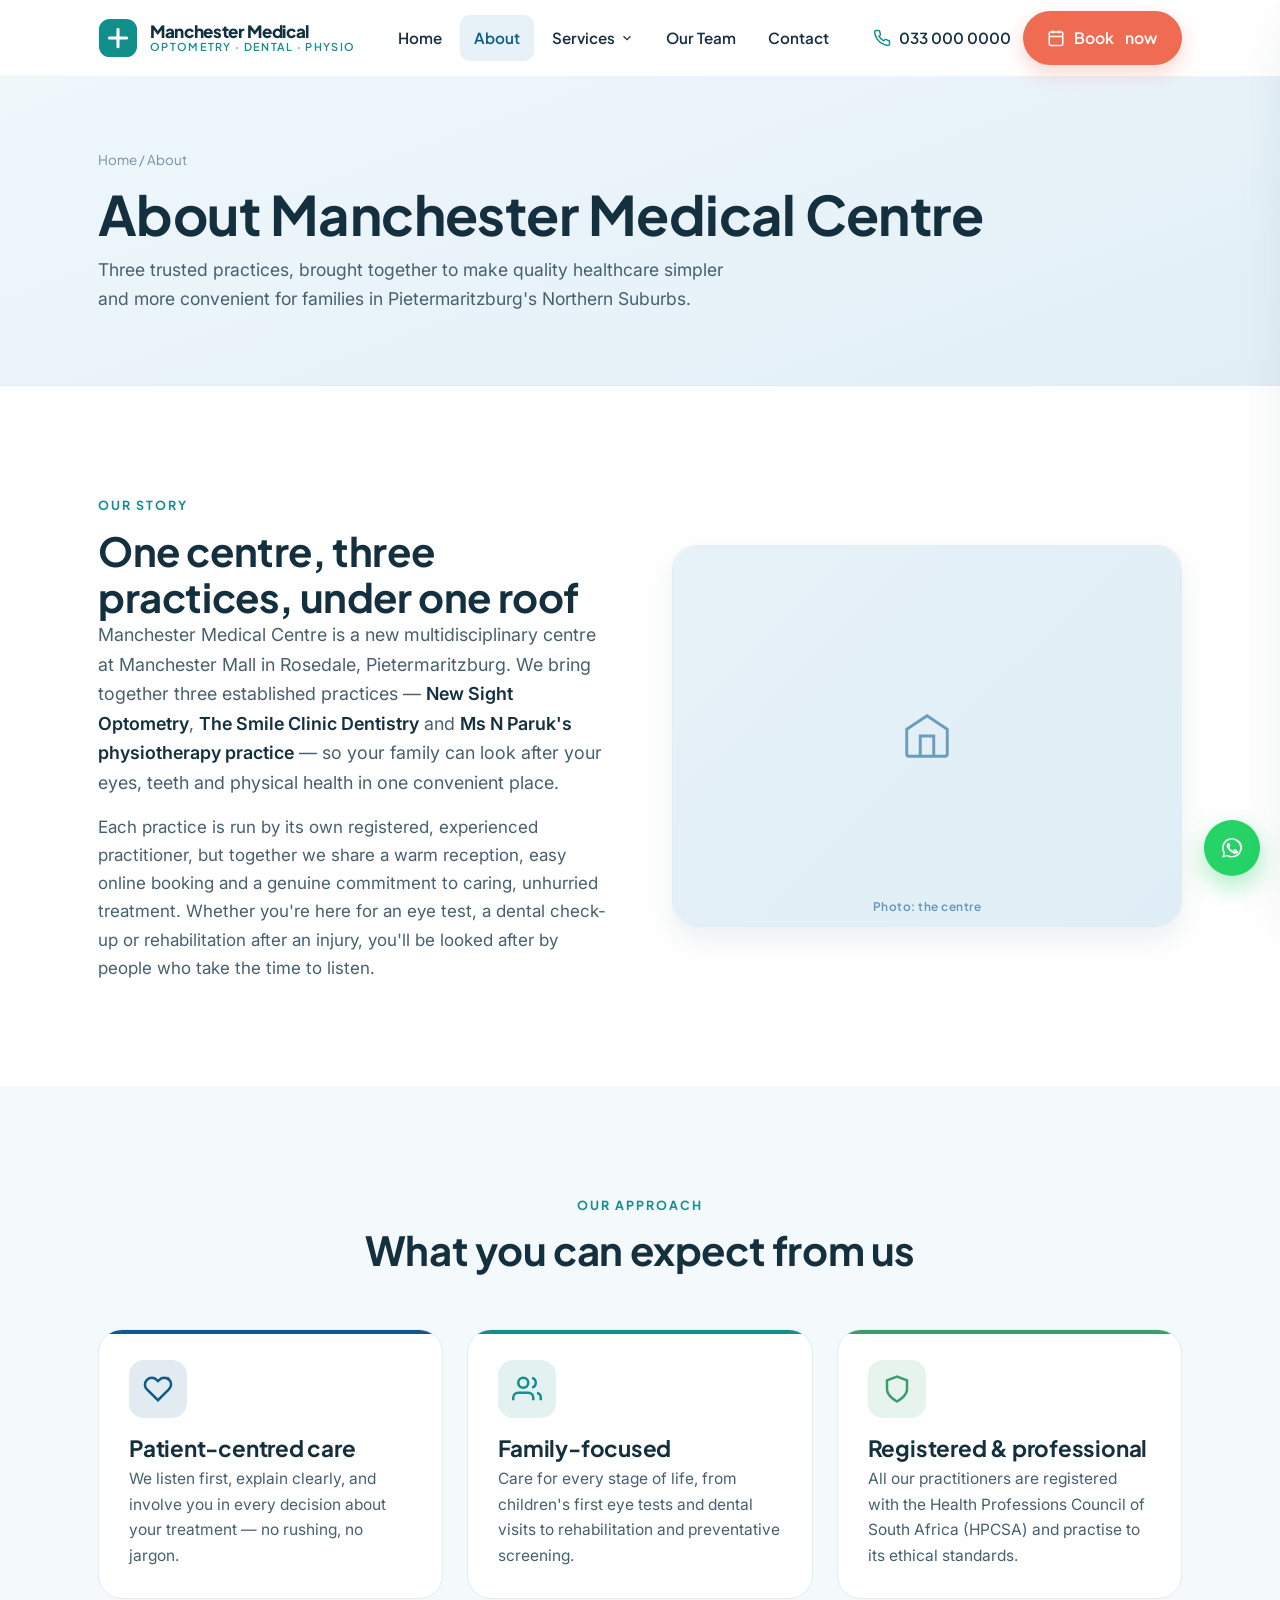
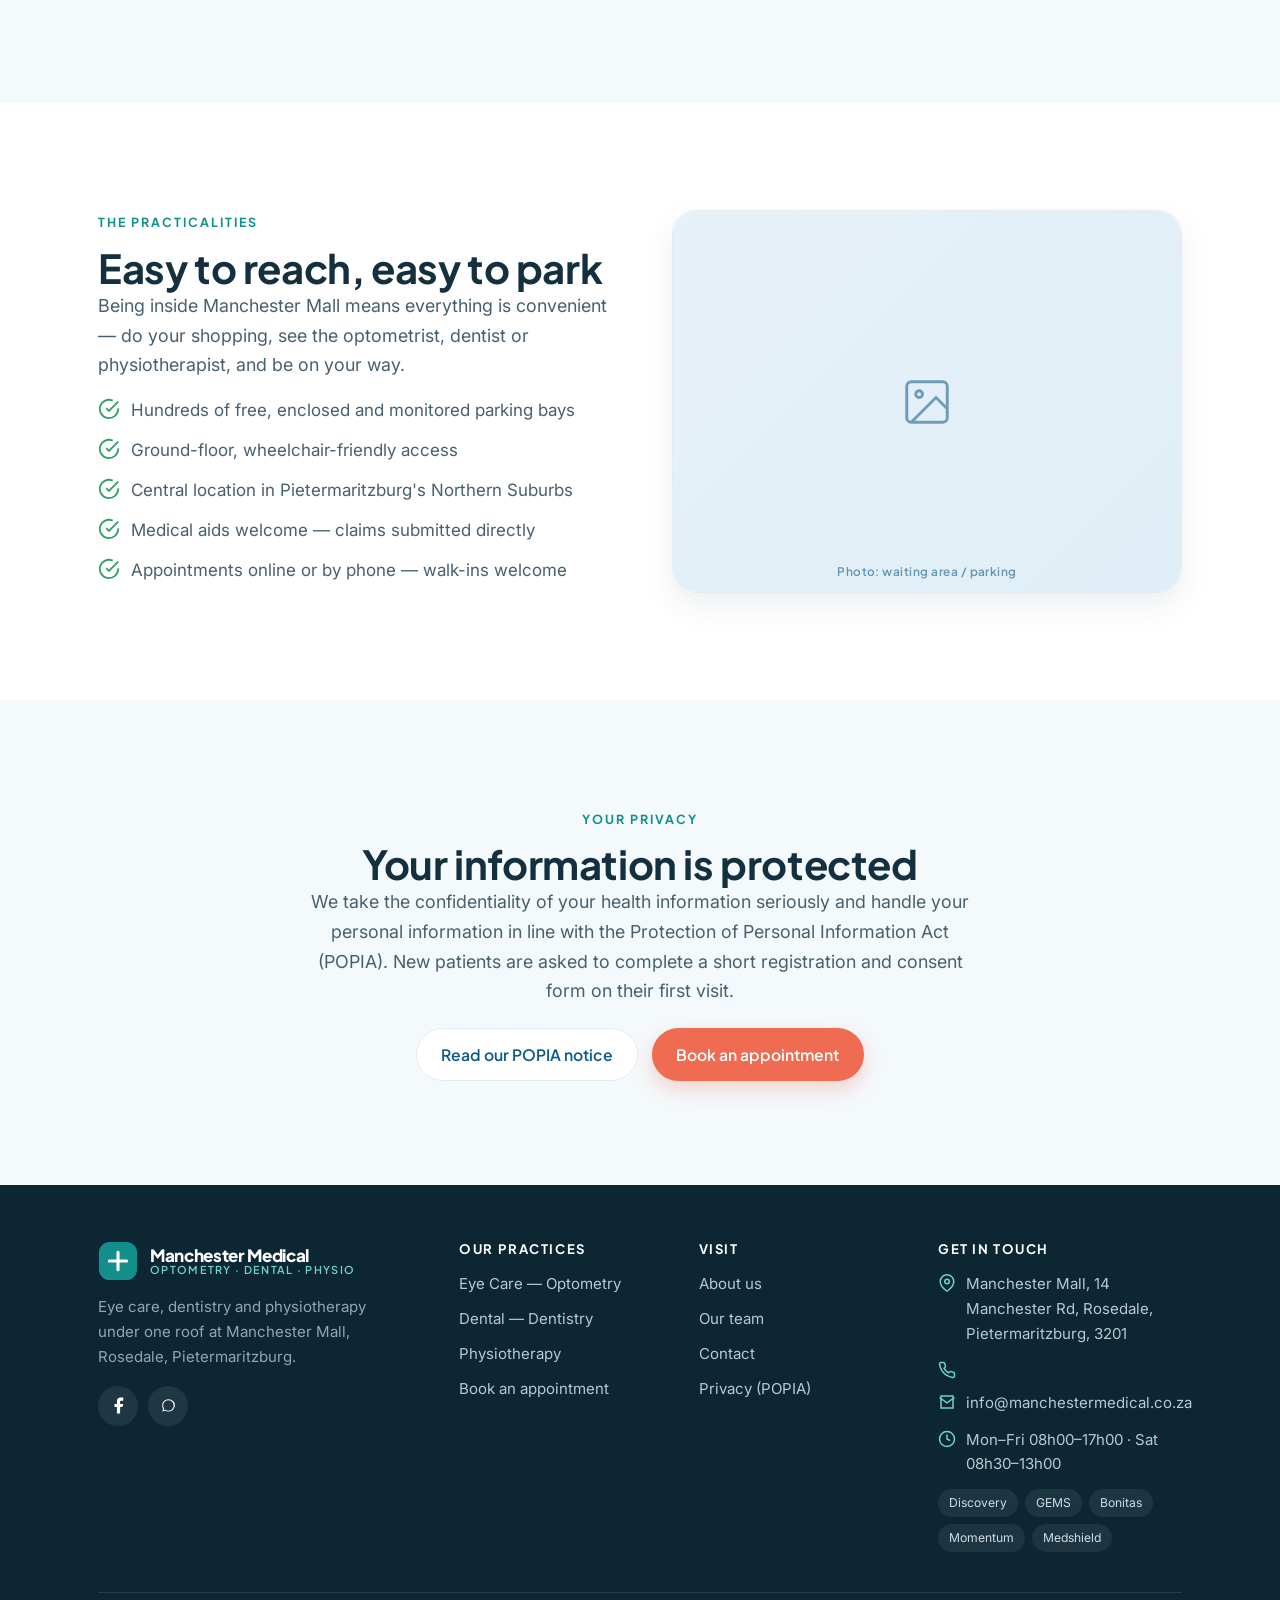
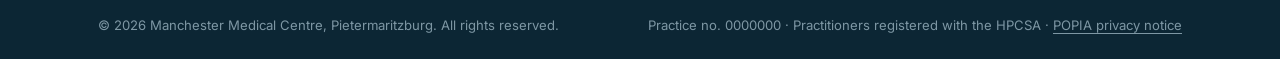
==== about.html @ feb322b6 "Build Manchester Medical Centre multi-page website Replace the placeholder page with a complete, sta" ====
<!DOCTYPE html>
<html lang="en">
<head>
  <meta charset="UTF-8" />
  <meta name="viewport" content="width=device-width, initial-scale=1.0" />
  <title>About Us | Manchester Medical Centre, Pietermaritzburg</title>
  <meta name="description" content="Manchester Medical Centre unites three trusted practices — New Sight Optometry, The Smile Clinic Dentistry and Ms N Paruk Physiotherapy — under one roof at Manchester Mall, Rosedale, Pietermaritzburg." />
  <link rel="preconnect" href="https://fonts.googleapis.com" />
  <link rel="preconnect" href="https://fonts.gstatic.com" crossorigin />
  <link href="https://fonts.googleapis.com/css2?family=Plus+Jakarta+Sans:wght@500;600;700;800&family=Inter:wght@400;500;600&display=swap" rel="stylesheet" />
  <link rel="icon" type="image/svg+xml" href="assets/favicon.svg" />
  <link rel="stylesheet" href="assets/css/styles.css" />
</head>
<body>

  <!-- ============ HEADER ============ -->
  <header class="site-header">
    <div class="container nav">
      <a href="index.html" class="brand" aria-label="Manchester Medical Centre — home">
        <svg class="logo-mark" viewBox="0 0 44 44" fill="none" aria-hidden="true"><rect x="1" y="1" width="42" height="42" rx="12" fill="url(#grad-hdr)"/><path d="M22 12.5v19M12.5 22h19" stroke="#fff" stroke-width="3.4" stroke-linecap="round"/><defs><linearGradient id="grad-hdr" x1="2" y1="2" x2="42" y2="42"><stop stop-color="#128f8b"/><stop offset="1" stop-color="#0e5a8a"/></linearGradient></defs></svg>
        <span class="brand-name">Manchester Medical<span>Optometry · Dental · Physio</span></span>
      </a>
      <nav aria-label="Primary">
        <ul class="nav-menu">
          <li><a class="nav-link" href="index.html">Home</a></li>
          <li><a class="nav-link" href="about.html" aria-current="page">About</a></li>
          <li class="has-dropdown">
            <a class="nav-link" href="#" aria-haspopup="true" aria-expanded="false">Services <svg class="caret" viewBox="0 0 24 24" fill="none" stroke="currentColor" stroke-width="2" aria-hidden="true"><polyline points="6 9 12 15 18 9"/></svg></a>
            <div class="dropdown">
              <a href="optometry.html"><span class="d-ico" style="background:#e6f1f9"><svg viewBox="0 0 24 24" fill="none" stroke="#1f7fb8" stroke-width="2"><circle cx="12" cy="12" r="3"/><path d="M2 12s3.5-7 10-7 10 7 10 7-3.5 7-10 7-10-7-10-7z"/></svg></span><span><b>Eye Care</b><small>New Sight Optometry</small></span></a>
              <a href="dentistry.html"><span class="d-ico" style="background:#e2f5f4"><svg viewBox="0 0 24 24" fill="none" stroke="#10a29c" stroke-width="1.7"><path d="M12 5.5C10.8 4.3 9.4 3.5 7.8 3.5 5.4 3.5 4 5.3 4 7.6c0 1.5.4 2.7.8 4.4.3 1.4.5 3.6 1.1 5.4.4 1.3.9 2.4 1.6 2.4.8 0 1-1.1 1.3-2.6.3-1.6.5-3.1 1.2-3.1s.9 1.5 1.2 3.1c.3 1.5.5 2.6 1.3 2.6.7 0 1.2-1.1 1.6-2.4.6-1.8.8-4 1.1-5.4.4-1.7.8-2.9.8-4.4 0-2.3-1.4-4.1-3.8-4.1-1.6 0-3 .8-4.2 2z"/></svg></span><span><b>Dental</b><small>The Smile Clinic Dentistry</small></span></a>
              <a href="physiotherapy.html"><span class="d-ico" style="background:#e6f4ec"><svg viewBox="0 0 24 24" fill="none" stroke="#3a9d6a" stroke-width="2"><polyline points="22 12 18 12 15 21 9 3 6 12 2 12"/></svg></span><span><b>Physiotherapy</b><small>Ms N Paruk</small></span></a>
            </div>
          </li>
          <li><a class="nav-link" href="team.html">Our Team</a></li>
          <li><a class="nav-link" href="contact.html">Contact</a></li>
        </ul>
      </nav>
      <div class="nav-actions">
        <a class="nav-phone" data-site="phone" data-fill="no" href="#"><svg viewBox="0 0 24 24" fill="none" stroke="currentColor" stroke-width="2" aria-hidden="true"><path d="M22 16.92v3a2 2 0 0 1-2.18 2 19.79 19.79 0 0 1-8.63-3.07 19.5 19.5 0 0 1-6-6 19.79 19.79 0 0 1-3.07-8.67A2 2 0 0 1 4.11 2h3a2 2 0 0 1 2 1.72c.13.9.36 1.78.7 2.6a2 2 0 0 1-.45 2.11L8.09 9.91a16 16 0 0 0 6 6l1.27-1.27a2 2 0 0 1 2.11-.45c.82.34 1.7.57 2.6.7A2 2 0 0 1 22 16.92z"/></svg><span data-site="phone-text"></span></a>
        <a class="btn btn-book" href="book.html"><svg viewBox="0 0 24 24" fill="none" stroke="currentColor" stroke-width="2" aria-hidden="true"><rect x="3" y="4" width="18" height="18" rx="2"/><line x1="16" y1="2" x2="16" y2="6"/><line x1="8" y1="2" x2="8" y2="6"/><line x1="3" y1="10" x2="21" y2="10"/></svg>Book<span class="hide-sm">&nbsp;now</span></a>
        <button class="nav-toggle" id="navToggle" aria-label="Open menu"><svg viewBox="0 0 24 24" fill="none" stroke="currentColor" stroke-width="2"><line x1="3" y1="6" x2="21" y2="6"/><line x1="3" y1="12" x2="21" y2="12"/><line x1="3" y1="18" x2="21" y2="18"/></svg></button>
      </div>
    </div>
  </header>

  <div class="mobile-menu" id="mobileMenu" aria-label="Mobile navigation">
    <div class="mm-top"><span class="brand-name">Manchester Medical<span>Pietermaritzburg</span></span><button class="menu-close" id="menuClose" aria-label="Close menu"><svg viewBox="0 0 24 24" fill="none" stroke="currentColor" stroke-width="2"><line x1="18" y1="6" x2="6" y2="18"/><line x1="6" y1="6" x2="18" y2="18"/></svg></button></div>
    <a href="index.html">Home</a>
    <a href="about.html">About</a>
    <div class="mm-label">Our Practices</div>
    <div class="mm-sub"><a href="optometry.html">Eye Care — New Sight Optometry</a><a href="dentistry.html">Dental — The Smile Clinic</a><a href="physiotherapy.html">Physiotherapy — Ms N Paruk</a></div>
    <a href="team.html">Our Team</a>
    <a href="contact.html">Contact</a>
    <a class="btn btn-book btn-block" href="book.html">Book an appointment</a>
    <a class="btn btn-ghost btn-block" data-site="phone" data-fill="no" href="#">Call us</a>
  </div>
  <div class="backdrop" id="backdrop"></div>

  <!-- ============ PAGE HERO ============ -->
  <section class="page-hero">
    <div class="container">
      <div class="breadcrumb"><a href="index.html">Home</a> / About</div>
      <h1>About Manchester Medical Centre</h1>
      <p>Three trusted practices, brought together to make quality healthcare simpler and more convenient for families in Pietermaritzburg's Northern Suburbs.</p>
    </div>
  </section>

  <!-- ============ STORY ============ -->
  <section class="section">
    <div class="container">
      <div class="split">
        <div class="reveal">
          <span class="eyebrow">Our story</span>
          <h2>One centre, three practices, under one roof</h2>
          <p class="lead">Manchester Medical Centre is a new multidisciplinary centre at Manchester Mall in Rosedale, Pietermaritzburg. We bring together three established practices — <strong>New Sight Optometry</strong>, <strong>The Smile Clinic Dentistry</strong> and <strong>Ms N Paruk's physiotherapy practice</strong> — so your family can look after your eyes, teeth and physical health in one convenient place.</p>
          <p>Each practice is run by its own registered, experienced practitioner, but together we share a warm reception, easy online booking and a genuine commitment to caring, unhurried treatment. Whether you're here for an eye test, a dental check-up or rehabilitation after an injury, you'll be looked after by people who take the time to listen.</p>
        </div>
        <div class="reveal d1">
          <div class="media-frame ratio-43">
            <!-- REPLACE PHOTO: the centre entrance, signage or reception -->
            <div class="photo-slot" data-label="Photo: the centre">
              <svg viewBox="0 0 24 24" fill="none" stroke="currentColor" stroke-width="1.3"><path d="M3 9l9-6 9 6v11a1 1 0 0 1-1 1H4a1 1 0 0 1-1-1z"/><path d="M9 21V12h6v9"/></svg>
            </div>
          </div>
        </div>
      </div>
    </div>
  </section>

  <!-- ============ VALUES ============ -->
  <section class="section section--soft">
    <div class="container">
      <div class="section-head center reveal">
        <span class="eyebrow">Our approach</span>
        <h2>What you can expect from us</h2>
      </div>
      <div class="grid-3">
        <article class="disc-card reveal" style="--dc:var(--brand)">
          <div class="disc-ico"><svg viewBox="0 0 24 24" fill="none" stroke="currentColor" stroke-width="2"><path d="M20.84 4.61a5.5 5.5 0 0 0-7.78 0L12 5.67l-1.06-1.06a5.5 5.5 0 1 0-7.78 7.78L12 21l8.84-8.84a5.5 5.5 0 0 0 0-7.78z"/></svg></div>
          <h3>Patient-centred care</h3>
          <p>We listen first, explain clearly, and involve you in every decision about your treatment — no rushing, no jargon.</p>
        </article>
        <article class="disc-card reveal d1" style="--dc:var(--teal)">
          <div class="disc-ico"><svg viewBox="0 0 24 24" fill="none" stroke="currentColor" stroke-width="2"><path d="M17 21v-2a4 4 0 0 0-4-4H5a4 4 0 0 0-4 4v2"/><circle cx="9" cy="7" r="4"/><path d="M23 21v-2a4 4 0 0 0-3-3.87"/><path d="M16 3.13a4 4 0 0 1 0 7.75"/></svg></div>
          <h3>Family-focused</h3>
          <p>Care for every stage of life, from children's first eye tests and dental visits to rehabilitation and preventative screening.</p>
        </article>
        <article class="disc-card reveal d2" style="--dc:var(--green)">
          <div class="disc-ico"><svg viewBox="0 0 24 24" fill="none" stroke="currentColor" stroke-width="2"><path d="M12 22s8-4 8-10V5l-8-3-8 3v7c0 6 8 10 8 10z"/></svg></div>
          <h3>Registered &amp; professional</h3>
          <p>All our practitioners are registered with the Health Professions Council of South Africa (HPCSA) and practise to its ethical standards.</p>
        </article>
      </div>
    </div>
  </section>

  <!-- ============ FACILITIES ============ -->
  <section class="section">
    <div class="container">
      <div class="split reverse">
        <div class="split-media reveal">
          <div class="media-frame ratio-43">
            <!-- REPLACE PHOTO: waiting area, parking or mall entrance -->
            <div class="photo-slot" data-label="Photo: waiting area / parking">
              <svg viewBox="0 0 24 24" fill="none" stroke="currentColor" stroke-width="1.3"><rect x="3" y="3" width="18" height="18" rx="2"/><circle cx="8.5" cy="8.5" r="1.5"/><polyline points="21 15 16 10 5 21"/></svg>
            </div>
          </div>
        </div>
        <div class="reveal d1">
          <span class="eyebrow">The practicalities</span>
          <h2>Easy to reach, easy to park</h2>
          <p class="lead">Being inside Manchester Mall means everything is convenient — do your shopping, see the optometrist, dentist or physiotherapist, and be on your way.</p>
          <ul class="tick-list">
            <li><svg viewBox="0 0 24 24" fill="none" stroke="currentColor" stroke-width="2"><path d="M22 11.08V12a10 10 0 1 1-5.93-9.14"/><polyline points="22 4 12 14.01 9 11.01"/></svg><span>Hundreds of free, enclosed and monitored parking bays</span></li>
            <li><svg viewBox="0 0 24 24" fill="none" stroke="currentColor" stroke-width="2"><path d="M22 11.08V12a10 10 0 1 1-5.93-9.14"/><polyline points="22 4 12 14.01 9 11.01"/></svg><span>Ground-floor, wheelchair-friendly access</span></li>
            <li><svg viewBox="0 0 24 24" fill="none" stroke="currentColor" stroke-width="2"><path d="M22 11.08V12a10 10 0 1 1-5.93-9.14"/><polyline points="22 4 12 14.01 9 11.01"/></svg><span>Central location in Pietermaritzburg's Northern Suburbs</span></li>
            <li><svg viewBox="0 0 24 24" fill="none" stroke="currentColor" stroke-width="2"><path d="M22 11.08V12a10 10 0 1 1-5.93-9.14"/><polyline points="22 4 12 14.01 9 11.01"/></svg><span>Medical aids welcome — claims submitted directly</span></li>
            <li><svg viewBox="0 0 24 24" fill="none" stroke="currentColor" stroke-width="2"><path d="M22 11.08V12a10 10 0 1 1-5.93-9.14"/><polyline points="22 4 12 14.01 9 11.01"/></svg><span>Appointments online or by phone — walk-ins welcome</span></li>
          </ul>
        </div>
      </div>
    </div>
  </section>

  <!-- ============ POPIA / TRUST ============ -->
  <section class="section section--soft">
    <div class="container narrow center reveal">
      <span class="eyebrow">Your privacy</span>
      <h2>Your information is protected</h2>
      <p class="lead">We take the confidentiality of your health information seriously and handle your personal information in line with the Protection of Personal Information Act (POPIA). New patients are asked to complete a short registration and consent form on their first visit.</p>
      <div class="btn-row" style="justify-content:center;margin-top:22px">
        <a class="btn btn-ghost" href="privacy.html">Read our POPIA notice</a>
        <a class="btn btn-book" href="book.html">Book an appointment</a>
      </div>
    </div>
  </section>

  <!-- ============ FOOTER (shared) ============ -->
  <footer class="site-footer">
    <div class="container">
      <div class="footer-grid">
        <div class="footer-brand">
          <div class="brand"><svg class="logo-mark" viewBox="0 0 44 44" fill="none" aria-hidden="true"><rect x="1" y="1" width="42" height="42" rx="12" fill="url(#grad-ftr)"/><path d="M22 12.5v19M12.5 22h19" stroke="#fff" stroke-width="3.4" stroke-linecap="round"/><defs><linearGradient id="grad-ftr" x1="2" y1="2" x2="42" y2="42"><stop stop-color="#128f8b"/><stop offset="1" stop-color="#0e5a8a"/></linearGradient></defs></svg><span class="brand-name">Manchester Medical<span>Optometry · Dental · Physio</span></span></div>
          <p>Eye care, dentistry and physiotherapy under one roof at Manchester Mall, Rosedale, Pietermaritzburg.</p>
          <div class="social">
            <a href="#" aria-label="Facebook"><svg viewBox="0 0 24 24" fill="currentColor"><path d="M18 2h-3a5 5 0 0 0-5 5v3H7v4h3v8h4v-8h3l1-4h-4V7a1 1 0 0 1 1-1h3z"/></svg></a>
            <a data-site="whatsapp" href="#" aria-label="WhatsApp"><svg viewBox="0 0 24 24" fill="currentColor"><path d="M17.6 6.3A7.9 7.9 0 0 0 12 4a8 8 0 0 0-6.9 12l-1 3.6 3.7-1a8 8 0 0 0 3.8 1h.4a8 8 0 0 0 5.6-13.7zM12 18.5a6.6 6.6 0 0 1-3.4-.9l-.2-.1-2.5.6.6-2.4-.2-.3A6.6 6.6 0 1 1 12 18.5z"/></svg></a>
          </div>
        </div>
        <div><h4>Our Practices</h4><ul class="footer-list"><li><a href="optometry.html">Eye Care — Optometry</a></li><li><a href="dentistry.html">Dental — Dentistry</a></li><li><a href="physiotherapy.html">Physiotherapy</a></li><li><a href="book.html">Book an appointment</a></li></ul></div>
        <div><h4>Visit</h4><ul class="footer-list"><li><a href="about.html">About us</a></li><li><a href="team.html">Our team</a></li><li><a href="contact.html">Contact</a></li><li><a href="privacy.html">Privacy (POPIA)</a></li></ul></div>
        <div><h4>Get in touch</h4><ul class="footer-contact">
          <li><svg viewBox="0 0 24 24" fill="none" stroke="currentColor" stroke-width="2"><path d="M21 10c0 7-9 13-9 13s-9-6-9-13a9 9 0 0 1 18 0z"/><circle cx="12" cy="10" r="3"/></svg><span>Manchester Mall, 14 Manchester Rd, Rosedale, Pietermaritzburg, 3201</span></li>
          <li><svg viewBox="0 0 24 24" fill="none" stroke="currentColor" stroke-width="2"><path d="M22 16.92v3a2 2 0 0 1-2.18 2 19.79 19.79 0 0 1-8.63-3.07 19.5 19.5 0 0 1-6-6 19.79 19.79 0 0 1-3.07-8.67A2 2 0 0 1 4.11 2h3a2 2 0 0 1 2 1.72c.13.9.36 1.78.7 2.6a2 2 0 0 1-.45 2.11L8.09 9.91a16 16 0 0 0 6 6l1.27-1.27a2 2 0 0 1 2.11-.45c.82.34 1.7.57 2.6.7A2 2 0 0 1 22 16.92z"/></svg><a data-site="phone" data-fill="no" href="#"></a></li>
          <li><svg viewBox="0 0 24 24" fill="none" stroke="currentColor" stroke-width="2"><path d="M4 4h16v16H4z"/><polyline points="22,6 12,13 2,6"/></svg><a data-site="email" href="#"></a></li>
          <li><svg viewBox="0 0 24 24" fill="none" stroke="currentColor" stroke-width="2"><circle cx="12" cy="12" r="10"/><polyline points="12 6 12 12 16 14"/></svg><span>Mon–Fri 08h00–17h00 · Sat 08h30–13h00</span></li>
        </ul><div class="footer-aids"><span>Discovery</span><span>GEMS</span><span>Bonitas</span><span>Momentum</span><span>Medshield</span></div></div>
      </div>
      <div class="footer-bottom"><span>© <span data-year></span> Manchester Medical Centre, Pietermaritzburg. All rights reserved.</span><span>Practice no. <!-- REPLACE -->0000000 · Practitioners registered with the HPCSA · <a href="privacy.html">POPIA privacy notice</a></span></div>
    </div>
  </footer>

  <nav class="action-bar" aria-label="Quick actions">
    <a class="ab-call" data-site="phone" data-fill="no" href="#"><svg viewBox="0 0 24 24" fill="none" stroke="currentColor" stroke-width="2"><path d="M22 16.92v3a2 2 0 0 1-2.18 2 19.79 19.79 0 0 1-8.63-3.07 19.5 19.5 0 0 1-6-6 19.79 19.79 0 0 1-3.07-8.67A2 2 0 0 1 4.11 2h3a2 2 0 0 1 2 1.72c.13.9.36 1.78.7 2.6a2 2 0 0 1-.45 2.11L8.09 9.91a16 16 0 0 0 6 6l1.27-1.27a2 2 0 0 1 2.11-.45c.82.34 1.7.57 2.6.7A2 2 0 0 1 22 16.92z"/></svg>Call</a>
    <a class="ab-wa" data-site="whatsapp" href="#"><svg viewBox="0 0 24 24" fill="currentColor"><path d="M17.6 6.3A7.9 7.9 0 0 0 12 4a8 8 0 0 0-6.9 12l-1 3.6 3.7-1a8 8 0 0 0 3.8 1h.4a8 8 0 0 0 5.6-13.7zM12 18.5a6.6 6.6 0 0 1-3.4-.9l-.2-.1-2.5.6.6-2.4-.2-.3A6.6 6.6 0 1 1 12 18.5z"/></svg>WhatsApp</a>
    <a class="ab-book" href="book.html"><svg viewBox="0 0 24 24" fill="none" stroke="currentColor" stroke-width="2"><rect x="3" y="4" width="18" height="18" rx="2"/><line x1="16" y1="2" x2="16" y2="6"/><line x1="8" y1="2" x2="8" y2="6"/><line x1="3" y1="10" x2="21" y2="10"/></svg>Book</a>
  </nav>
  <a class="wa-float" data-site="whatsapp" href="#" aria-label="Chat on WhatsApp"><svg viewBox="0 0 24 24" fill="currentColor"><path d="M17.6 6.3A7.9 7.9 0 0 0 12 4a8 8 0 0 0-6.9 12l-1 3.6 3.7-1a8 8 0 0 0 3.8 1h.4a8 8 0 0 0 5.6-13.7zM12 18.5a6.6 6.6 0 0 1-3.4-.9l-.2-.1-2.5.6.6-2.4-.2-.3A6.6 6.6 0 1 1 12 18.5zm3.6-4.9c-.2-.1-1.2-.6-1.4-.6s-.3-.1-.5.1-.5.6-.6.8-.3.2-.5.1a5.4 5.4 0 0 1-1.6-1 6 6 0 0 1-1.1-1.4c-.1-.2 0-.3.1-.4l.3-.4.3-.4v-.4c0-.1-.5-1.2-.7-1.6s-.3-.4-.5-.4h-.4a.9.9 0 0 0-.6.3 2.6 2.6 0 0 0-.8 1.9 4.5 4.5 0 0 0 1 2.4 10.3 10.3 0 0 0 3.9 3.4c.5.3 1 .4 1.3.5a3.1 3.1 0 0 0 1.4.1 2.3 2.3 0 0 0 1.5-1 1.9 1.9 0 0 0 .1-1c-.1-.2-.2-.2-.4-.3z"/></svg></a>

  <script src="assets/js/main.js"></script>
</body>
</html>
---- assets/css/styles.css ----
/* ==========================================================================
   Manchester Medical Centre — shared design system
   Optometry · Dentistry · Physiotherapy | Manchester Mall, Pietermaritzburg
   Hand-written CSS (no framework). Light, calm, clinical.
   ========================================================================== */

/* ---------- Design tokens ---------- */
:root {
  /* Brand palette */
  --brand:        #0e5a8a;   /* primary medical blue */
  --brand-dark:   #0a4064;
  --brand-soft:   #e7f1f8;
  --teal:         #128f8b;
  --green:        #3a9d6a;
  --accent:       #ef6b52;   /* warm coral — reserved for Book CTA */
  --accent-dark:  #d9573f;

  /* Discipline accents (gentle wayfinding) */
  --c-eye:    #1f7fb8;
  --c-dental: #10a29c;
  --c-physio: #3a9d6a;

  /* Neutrals */
  --ink:    #14303f;         /* headings */
  --body:   #47606e;         /* paragraphs */
  --muted:  #74909f;
  --line:   #e4ecf1;
  --line-2: #eef4f8;
  --bg:     #ffffff;
  --bg-soft:#f4f9fc;
  --bg-tint:#e9f2f8;
  --ink-inv:#ffffff;

  /* Type */
  --font-head: 'Plus Jakarta Sans', system-ui, -apple-system, Segoe UI, Roboto, sans-serif;
  --font-body: 'Inter', system-ui, -apple-system, Segoe UI, Roboto, sans-serif;

  /* Radii + shadow */
  --r-sm: 10px;
  --r:    16px;
  --r-lg: 24px;
  --r-pill: 999px;
  --shadow-sm: 0 2px 8px rgba(16, 48, 66, 0.06);
  --shadow:    0 12px 30px rgba(16, 48, 66, 0.08);
  --shadow-lg: 0 24px 60px rgba(16, 48, 66, 0.12);

  /* Layout */
  --maxw: 1180px;
  --gutter: clamp(20px, 5vw, 48px);
  --nav-h: 76px;
}

/* ---------- Reset / base ---------- */
* { margin: 0; padding: 0; box-sizing: border-box; }
html { scroll-behavior: smooth; -webkit-text-size-adjust: 100%; scroll-padding-top: calc(var(--nav-h) + 12px); }

body {
  font-family: var(--font-body);
  color: var(--body);
  background: var(--bg);
  line-height: 1.65;
  font-size: 17px;
  -webkit-font-smoothing: antialiased;
  text-rendering: optimizeLegibility;
  overflow-x: hidden;
}

img, svg { max-width: 100%; display: block; }
a { color: var(--brand); text-decoration: none; transition: color .2s ease; }
a:hover { color: var(--brand-dark); }
ul { list-style: none; }
strong { color: var(--ink); font-weight: 600; }

h1, h2, h3, h4 {
  font-family: var(--font-head);
  color: var(--ink);
  line-height: 1.15;
  font-weight: 700;
  letter-spacing: -0.01em;
}
h1 { font-size: clamp(2.1rem, 5vw, 3.4rem); }
h2 { font-size: clamp(1.7rem, 3.6vw, 2.5rem); }
h3 { font-size: clamp(1.15rem, 2vw, 1.4rem); }
p  { margin: 0 0 1rem; }
p:last-child { margin-bottom: 0; }

:focus-visible { outline: 3px solid rgba(14, 90, 138, 0.45); outline-offset: 2px; border-radius: 4px; }

/* ---------- Layout helpers ---------- */
.container { width: 100%; max-width: var(--maxw); margin-inline: auto; padding-inline: var(--gutter); }
.section { padding-block: clamp(56px, 9vw, 104px); }
.section--soft { background: var(--bg-soft); }
.section--tint { background: linear-gradient(180deg, var(--bg-soft), var(--bg-tint)); }
.narrow { max-width: 760px; }
.center { text-align: center; }
.mx-auto { margin-inline: auto; }

.eyebrow {
  font-family: var(--font-head);
  text-transform: uppercase;
  letter-spacing: .16em;
  font-size: .78rem;
  font-weight: 700;
  color: var(--teal);
  margin-bottom: .75rem;
  display: inline-block;
}
.section-head { max-width: 680px; margin-bottom: clamp(32px, 5vw, 56px); }
.section-head.center { margin-inline: auto; }
.lead { font-size: 1.12rem; color: var(--body); }
.muted { color: var(--muted); }

/* ---------- Buttons ---------- */
.btn {
  display: inline-flex; align-items: center; justify-content: center; gap: .55em;
  font-family: var(--font-head);
  font-weight: 600; font-size: .98rem;
  padding: .82em 1.5em;
  border-radius: var(--r-pill);
  border: 1.5px solid transparent;
  cursor: pointer;
  transition: transform .2s ease, box-shadow .2s ease, background .2s ease, color .2s ease, border-color .2s ease;
  white-space: nowrap;
}
.btn svg { width: 1.15em; height: 1.15em; }
.btn-primary { background: var(--brand); color: #fff; box-shadow: 0 8px 20px rgba(14, 90, 138, .22); }
.btn-primary:hover { background: var(--brand-dark); color: #fff; transform: translateY(-2px); box-shadow: 0 12px 26px rgba(14, 90, 138, .28); }
.btn-book { background: var(--accent); color: #fff; box-shadow: 0 8px 20px rgba(239, 107, 82, .28); }
.btn-book:hover { background: var(--accent-dark); color: #fff; transform: translateY(-2px); box-shadow: 0 12px 26px rgba(239, 107, 82, .34); }
.btn-ghost { background: #fff; color: var(--brand); border-color: var(--line); }
.btn-ghost:hover { border-color: var(--brand); color: var(--brand-dark); transform: translateY(-2px); }
.btn-outline-white { background: transparent; color: #fff; border-color: rgba(255,255,255,.6); }
.btn-outline-white:hover { background: rgba(255,255,255,.12); color: #fff; border-color: #fff; }
.btn-lg { padding: 1em 1.9em; font-size: 1.05rem; }
.btn-block { width: 100%; }

.btn-row { display: flex; flex-wrap: wrap; gap: 14px; }

/* ---------- Header / nav ---------- */
.site-header {
  position: sticky; top: 0; z-index: 60;
  background: rgba(255,255,255,.9);
  backdrop-filter: saturate(180%) blur(12px);
  border-bottom: 1px solid var(--line-2);
  transition: box-shadow .3s ease;
}
.site-header.is-scrolled { box-shadow: var(--shadow-sm); }
.nav {
  height: var(--nav-h);
  display: flex; align-items: center; justify-content: space-between; gap: 24px;
}
.brand { display: flex; align-items: center; gap: 12px; flex-shrink: 0; }
.brand .logo-mark { width: 40px; height: 40px; flex-shrink: 0; }
.brand-name { font-family: var(--font-head); font-weight: 800; line-height: 1.05; color: var(--ink); letter-spacing: -.02em; font-size: 1.06rem; }
.brand-name span { display: block; font-size: .68rem; font-weight: 600; letter-spacing: .12em; text-transform: uppercase; color: var(--teal); }

.nav-menu { display: flex; align-items: center; gap: 4px; }
.nav-menu > li { position: relative; }
.nav-link {
  display: inline-flex; align-items: center; gap: 5px;
  font-family: var(--font-head); font-weight: 600; font-size: .95rem;
  color: var(--ink); padding: 10px 14px; border-radius: var(--r-sm);
  transition: background .2s ease, color .2s ease;
}
.nav-link:hover, .nav-link[aria-current="page"] { color: var(--brand); background: var(--brand-soft); }
.nav-link .caret { width: 14px; height: 14px; transition: transform .2s ease; }

/* dropdown */
.has-dropdown .dropdown {
  position: absolute; top: calc(100% + 6px); left: 0;
  min-width: 240px; background: #fff;
  border: 1px solid var(--line); border-radius: var(--r);
  box-shadow: var(--shadow); padding: 8px;
  opacity: 0; visibility: hidden; transform: translateY(8px);
  transition: opacity .18s ease, transform .18s ease, visibility .18s;
}
.has-dropdown:hover .dropdown,
.has-dropdown:focus-within .dropdown,
.has-dropdown.open .dropdown { opacity: 1; visibility: visible; transform: translateY(0); }
.has-dropdown:hover .caret, .has-dropdown.open .caret { transform: rotate(180deg); }
.dropdown a { display: flex; gap: 12px; align-items: flex-start; padding: 11px 12px; border-radius: var(--r-sm); color: var(--ink); }
.dropdown a:hover { background: var(--bg-soft); }
.dropdown .d-ico { width: 34px; height: 34px; flex-shrink: 0; border-radius: 9px; display: grid; place-items: center; }
.dropdown .d-ico svg { width: 19px; height: 19px; }
.dropdown b { font-family: var(--font-head); font-size: .95rem; display: block; }
.dropdown small { color: var(--muted); font-size: .82rem; }

.nav-actions { display: flex; align-items: center; gap: 12px; flex-shrink: 0; }
.nav-phone { display: inline-flex; align-items: center; gap: 8px; font-family: var(--font-head); font-weight: 600; color: var(--ink); font-size: .95rem; }
.nav-phone svg { width: 18px; height: 18px; color: var(--teal); }

.nav-toggle { display: none; background: none; border: 0; cursor: pointer; padding: 8px; color: var(--ink); }
.nav-toggle svg { width: 26px; height: 26px; }

/* mobile menu */
.mobile-menu {
  position: fixed; inset: 0 0 0 auto; width: min(360px, 86vw);
  background: #fff; z-index: 80;
  transform: translateX(105%); transition: transform .35s cubic-bezier(.4,0,.2,1);
  box-shadow: var(--shadow-lg); padding: 22px; overflow-y: auto;
  display: flex; flex-direction: column; gap: 4px;
}
.mobile-menu.open { transform: translateX(0); }
.mobile-menu .mm-top { display: flex; justify-content: space-between; align-items: center; margin-bottom: 14px; }
.mobile-menu a { font-family: var(--font-head); font-weight: 600; color: var(--ink); padding: 13px 12px; border-radius: var(--r-sm); font-size: 1.05rem; }
.mobile-menu a:hover { background: var(--bg-soft); }
.mobile-menu .mm-sub a { font-size: .98rem; padding-left: 26px; color: var(--body); }
.mobile-menu .mm-label { font-size: .72rem; text-transform: uppercase; letter-spacing: .14em; color: var(--muted); padding: 14px 12px 4px; font-weight: 700; }
.mobile-menu .btn { margin-top: 10px; }
.menu-close { background: none; border: 0; cursor: pointer; color: var(--ink); padding: 6px; }
.menu-close svg { width: 26px; height: 26px; }
.backdrop { position: fixed; inset: 0; background: rgba(16,40,55,.5); z-index: 70; opacity: 0; visibility: hidden; transition: opacity .3s ease, visibility .3s; }
.backdrop.open { opacity: 1; visibility: visible; }

/* ---------- Hero ---------- */
.hero { position: relative; overflow: hidden; background: linear-gradient(160deg, #f4fafd 0%, #e7f1f8 55%, #dfeef6 100%); }
.hero::before {
  content: ""; position: absolute; inset: 0; z-index: 0; opacity: .5;
  background:
    radial-gradient(60% 55% at 82% 12%, rgba(18,143,139,.16), transparent 60%),
    radial-gradient(50% 45% at 12% 88%, rgba(14,90,138,.14), transparent 60%);
}
.hero .container { position: relative; z-index: 1; }
.hero-grid { display: grid; grid-template-columns: 1.05fr .95fr; gap: clamp(28px, 5vw, 60px); align-items: center; padding-block: clamp(48px, 7vw, 88px); }
.hero h1 { color: var(--ink); margin-bottom: 1.1rem; }
.hero h1 .hl { color: var(--brand); }
.hero p.lead { font-size: 1.18rem; margin-bottom: 1.6rem; max-width: 40ch; }
.hero-badges { display: flex; flex-wrap: wrap; gap: 10px; margin-top: 1.6rem; }
.chip { display: inline-flex; align-items: center; gap: 7px; background: rgba(255,255,255,.75); border: 1px solid var(--line); color: var(--ink); font-family: var(--font-head); font-weight: 600; font-size: .82rem; padding: 7px 13px; border-radius: var(--r-pill); }
.chip svg { width: 15px; height: 15px; color: var(--teal); }

.hero-visual { position: relative; }
.hero-card {
  background: #fff; border: 1px solid var(--line); border-radius: var(--r-lg);
  box-shadow: var(--shadow-lg); padding: 22px; position: relative;
}
.hero-photo { border-radius: var(--r); aspect-ratio: 4/3.4; overflow: hidden; }
.hero-mini { display: grid; grid-template-columns: repeat(3,1fr); gap: 10px; margin-top: 16px; }
.hero-mini .m { text-align: center; padding: 12px 6px; border-radius: var(--r-sm); background: var(--bg-soft); }
.hero-mini .m svg { width: 24px; height: 24px; margin: 0 auto 6px; }
.hero-mini .m span { font-family: var(--font-head); font-weight: 700; font-size: .82rem; color: var(--ink); display: block; }
.hero-mini .m small { font-size: .72rem; color: var(--muted); }
.hero-float {
  position: absolute; bottom: -18px; left: -18px; background: #fff;
  border: 1px solid var(--line); border-radius: var(--r); box-shadow: var(--shadow);
  padding: 12px 16px; display: flex; align-items: center; gap: 10px;
}
.hero-float .dot { width: 10px; height: 10px; border-radius: 50%; background: var(--green); box-shadow: 0 0 0 4px rgba(58,157,106,.18); }
.hero-float b { font-family: var(--font-head); font-size: .9rem; color: var(--ink); }
.hero-float small { display: block; color: var(--muted); font-size: .76rem; }

/* ---------- Photo slots / media ---------- */
.photo-slot {
  position: relative; width: 100%; height: 100%; min-height: 180px;
  background:
    linear-gradient(135deg, var(--brand-soft), #dfeef6);
  border-radius: inherit; display: grid; place-items: center; color: var(--brand);
  overflow: hidden;
}
.photo-slot::after {
  content: attr(data-label); position: absolute; bottom: 10px; left: 0; right: 0;
  text-align: center; font-family: var(--font-head); font-size: .74rem; font-weight: 600;
  color: rgba(14,90,138,.6); letter-spacing: .04em;
}
.photo-slot svg { width: 54px; height: 54px; opacity: .55; }
.ratio-43 { aspect-ratio: 4/3; }
.ratio-11 { aspect-ratio: 1/1; }
.ratio-169 { aspect-ratio: 16/9; }

/* ---------- Info strip ---------- */
.info-strip { background: var(--brand); color: #fff; }
.info-strip .grid { display: grid; grid-template-columns: repeat(4, 1fr); gap: 8px; }
.info-strip .i { display: flex; gap: 12px; align-items: center; padding: 20px 14px; }
.info-strip .i + .i { border-left: 1px solid rgba(255,255,255,.16); }
.info-strip svg { width: 26px; height: 26px; flex-shrink: 0; color: #bfe3e1; }
.info-strip b { font-family: var(--font-head); display: block; font-size: .96rem; color: #fff; }
.info-strip small { color: rgba(255,255,255,.78); font-size: .82rem; }

/* ---------- Cards: disciplines ---------- */
.grid-3 { display: grid; grid-template-columns: repeat(3, 1fr); gap: 24px; }
.grid-2 { display: grid; grid-template-columns: repeat(2, 1fr); gap: 24px; }

.disc-card {
  position: relative; background: #fff; border: 1px solid var(--line);
  border-radius: var(--r-lg); padding: 30px; overflow: hidden;
  transition: transform .25s ease, box-shadow .25s ease, border-color .25s ease;
  display: flex; flex-direction: column;
}
.disc-card::before { content: ""; position: absolute; inset: 0 0 auto 0; height: 4px; background: var(--dc, var(--brand)); }
.disc-card:hover { transform: translateY(-6px); box-shadow: var(--shadow-lg); border-color: transparent; }
.disc-ico { width: 58px; height: 58px; border-radius: 15px; display: grid; place-items: center; margin-bottom: 18px; background: color-mix(in srgb, var(--dc, var(--brand)) 12%, #fff); }
.disc-ico svg { width: 30px; height: 30px; color: var(--dc, var(--brand)); }
.disc-card h3 { margin-bottom: 4px; }
.disc-kicker { font-family: var(--font-head); font-size: .8rem; font-weight: 700; letter-spacing: .04em; color: var(--dc, var(--brand)); text-transform: uppercase; margin-bottom: 12px; }
.disc-card p { font-size: .97rem; }
.disc-card .card-link { margin-top: auto; padding-top: 16px; font-family: var(--font-head); font-weight: 600; color: var(--dc, var(--brand)); display: inline-flex; align-items: center; gap: 7px; }
.disc-card .card-link svg { width: 17px; height: 17px; transition: transform .2s ease; }
.disc-card:hover .card-link svg { transform: translateX(4px); }

.disc-eye    { --dc: var(--c-eye); }
.disc-dental { --dc: var(--c-dental); }
.disc-physio { --dc: var(--c-physio); }

/* ---------- Service list ---------- */
.svc-grid { display: grid; grid-template-columns: repeat(2, 1fr); gap: 16px 30px; }
.svc-item { display: flex; gap: 14px; align-items: flex-start; padding: 6px 0; }
.svc-item .tick { width: 30px; height: 30px; flex-shrink: 0; border-radius: 9px; display: grid; place-items: center; background: color-mix(in srgb, var(--dc, var(--brand)) 12%, #fff); }
.svc-item .tick svg { width: 17px; height: 17px; color: var(--dc, var(--brand)); }
.svc-item b { font-family: var(--font-head); color: var(--ink); font-size: 1rem; display: block; margin-bottom: 2px; }
.svc-item span { font-size: .92rem; color: var(--muted); }

/* ---------- Feature / split ---------- */
.split { display: grid; grid-template-columns: 1fr 1fr; gap: clamp(28px, 5vw, 64px); align-items: center; }
.split.reverse .split-media { order: 2; }
.media-frame { border-radius: var(--r-lg); overflow: hidden; box-shadow: var(--shadow); border: 1px solid var(--line); }
.stat-row { display: flex; gap: 30px; flex-wrap: wrap; margin-top: 26px; }
.stat b { font-family: var(--font-head); font-size: 2rem; color: var(--brand); display: block; line-height: 1; }
.stat small { color: var(--muted); font-size: .86rem; }
.tick-list li { display: flex; gap: 11px; align-items: flex-start; margin-bottom: 12px; }
.tick-list svg { width: 22px; height: 22px; color: var(--green); flex-shrink: 0; margin-top: 2px; }

/* ---------- Practitioner cards ---------- */
.team-card { background: #fff; border: 1px solid var(--line); border-radius: var(--r-lg); overflow: hidden; transition: transform .25s ease, box-shadow .25s ease; display: flex; flex-direction: column; }
.team-card:hover { transform: translateY(-5px); box-shadow: var(--shadow-lg); }
.team-photo { aspect-ratio: 1/1; }
.team-body { padding: 22px; }
.team-body .role { font-family: var(--font-head); font-size: .76rem; text-transform: uppercase; letter-spacing: .1em; font-weight: 700; color: var(--dc, var(--teal)); margin-bottom: 6px; }
.team-body h3 { font-size: 1.2rem; margin-bottom: 4px; }
.team-body .quals { font-size: .9rem; color: var(--muted); margin-bottom: 12px; }
.team-body p { font-size: .93rem; }
.badge-hpcsa { display: inline-block; margin-top: 12px; font-size: .76rem; color: var(--muted); background: var(--bg-soft); border: 1px solid var(--line); border-radius: var(--r-pill); padding: 4px 11px; font-family: var(--font-head); }

/* ---------- Medical aids ---------- */
.aids { display: flex; flex-wrap: wrap; gap: 12px; justify-content: center; }
.aid-pill { background: #fff; border: 1px solid var(--line); border-radius: var(--r-pill); padding: 10px 20px; font-family: var(--font-head); font-weight: 600; color: var(--ink); font-size: .92rem; box-shadow: var(--shadow-sm); }

/* ---------- Hours / contact ---------- */
.info-card { background: #fff; border: 1px solid var(--line); border-radius: var(--r-lg); padding: 28px; box-shadow: var(--shadow-sm); }
.hours-table { width: 100%; border-collapse: collapse; }
.hours-table td { padding: 11px 0; border-bottom: 1px solid var(--line-2); font-size: .96rem; }
.hours-table tr:last-child td { border-bottom: 0; }
.hours-table td:last-child { text-align: right; font-family: var(--font-head); font-weight: 600; color: var(--ink); }
.hours-table .closed td:last-child { color: var(--accent); }
.hours-table .today { background: var(--brand-soft); }
.hours-table .today td { color: var(--brand-dark); }

.contact-line { display: flex; gap: 16px; align-items: flex-start; padding: 14px 0; border-bottom: 1px solid var(--line-2); }
.contact-line:last-child { border-bottom: 0; }
.contact-line .ci { width: 44px; height: 44px; flex-shrink: 0; border-radius: 12px; display: grid; place-items: center; background: var(--brand-soft); }
.contact-line .ci svg { width: 21px; height: 21px; color: var(--brand); }
.contact-line b { font-family: var(--font-head); color: var(--ink); display: block; font-size: .82rem; text-transform: uppercase; letter-spacing: .06em; }
.contact-line a, .contact-line p { color: var(--body); }

.map-embed { width: 100%; border: 0; border-radius: var(--r-lg); box-shadow: var(--shadow); min-height: 340px; height: 100%; }

/* ---------- Forms ---------- */
.field { margin-bottom: 18px; }
.field label { display: block; font-family: var(--font-head); font-weight: 600; font-size: .9rem; color: var(--ink); margin-bottom: 7px; }
.field .req { color: var(--accent); }
.input, .select, .textarea {
  width: 100%; font-family: var(--font-body); font-size: 1rem; color: var(--ink);
  background: #fff; border: 1.5px solid var(--line); border-radius: var(--r-sm);
  padding: 13px 15px; transition: border-color .2s ease, box-shadow .2s ease;
}
.input:focus, .select:focus, .textarea:focus { outline: none; border-color: var(--brand); box-shadow: 0 0 0 4px rgba(14,90,138,.12); }
.textarea { min-height: 130px; resize: vertical; }
.field-row { display: grid; grid-template-columns: 1fr 1fr; gap: 18px; }
.form-note { font-size: .84rem; color: var(--muted); margin-top: 10px; }
.form-success { display: none; background: color-mix(in srgb, var(--green) 12%, #fff); border: 1px solid var(--green); color: #1f6b45; border-radius: var(--r); padding: 18px 20px; font-family: var(--font-head); }
.form-success.show { display: block; }

/* ---------- Booking selector ---------- */
.booking-tabs { display: grid; grid-template-columns: repeat(3, 1fr); gap: 14px; margin-bottom: 26px; }
.booking-tab {
  border: 1.5px solid var(--line); background: #fff; border-radius: var(--r); padding: 20px 16px;
  cursor: pointer; text-align: center; font-family: var(--font-head); transition: all .2s ease; color: var(--ink);
}
.booking-tab:hover { border-color: var(--dc, var(--brand)); transform: translateY(-3px); }
.booking-tab .bt-ico { width: 48px; height: 48px; border-radius: 13px; display: grid; place-items: center; margin: 0 auto 10px; background: color-mix(in srgb, var(--dc, var(--brand)) 12%, #fff); }
.booking-tab .bt-ico svg { width: 25px; height: 25px; color: var(--dc, var(--brand)); }
.booking-tab b { display: block; font-size: 1rem; }
.booking-tab small { color: var(--muted); font-size: .82rem; }
.booking-tab.active { border-color: var(--dc, var(--brand)); background: color-mix(in srgb, var(--dc, var(--brand)) 7%, #fff); box-shadow: var(--shadow); }
.booking-tab.tab-eye { --dc: var(--c-eye); }
.booking-tab.tab-dental { --dc: var(--c-dental); }
.booking-tab.tab-physio { --dc: var(--c-physio); }
.cal-wrap { border: 1px solid var(--line); border-radius: var(--r-lg); overflow: hidden; min-height: 620px; background: var(--bg-soft); box-shadow: var(--shadow-sm); }
.cal-fallback { padding: 34px; text-align: center; }
.cal-fallback svg { width: 46px; height: 46px; color: var(--brand); margin: 0 auto 14px; }

/* ---------- Emergency band ---------- */
.emergency { background: #fff5f2; border: 1px solid #ffd9cf; border-radius: var(--r-lg); padding: 26px 28px; display: flex; gap: 18px; align-items: flex-start; }
.emergency .e-ico { width: 46px; height: 46px; flex-shrink: 0; border-radius: 12px; background: #ffe6df; display: grid; place-items: center; }
.emergency .e-ico svg { width: 24px; height: 24px; color: var(--accent-dark); }
.emergency h3 { font-size: 1.1rem; margin-bottom: 6px; }
.emergency .nums { display: flex; flex-wrap: wrap; gap: 8px 22px; margin-top: 10px; }
.emergency .nums span { font-family: var(--font-head); font-weight: 600; color: var(--ink); font-size: .92rem; }
.emergency .nums b { color: var(--accent-dark); }

/* ---------- CTA band ---------- */
.cta-band { background: linear-gradient(135deg, var(--brand) 0%, var(--brand-dark) 100%); color: #fff; border-radius: var(--r-lg); padding: clamp(36px, 6vw, 64px); position: relative; overflow: hidden; }
.cta-band::before { content: ""; position: absolute; inset: 0; background: radial-gradient(50% 80% at 85% 20%, rgba(18,143,139,.4), transparent 60%); }
.cta-band > * { position: relative; }
.cta-band h2 { color: #fff; }
.cta-band p { color: rgba(255,255,255,.85); }

/* ---------- Page header (interior pages) ---------- */
.page-hero { background: linear-gradient(160deg, #eff7fb, #e2eff7); border-bottom: 1px solid var(--line); }
.page-hero .container { padding-block: clamp(40px, 6vw, 72px); }
.breadcrumb { font-size: .84rem; color: var(--muted); margin-bottom: 12px; font-family: var(--font-head); }
.breadcrumb a { color: var(--muted); }
.breadcrumb a:hover { color: var(--brand); }
.page-hero h1 { margin-bottom: .6rem; }
.page-hero p { max-width: 60ch; font-size: 1.1rem; }
.disc-tag { display: inline-flex; align-items: center; gap: 8px; background: color-mix(in srgb, var(--dc, var(--brand)) 12%, #fff); color: var(--dc, var(--brand)); font-family: var(--font-head); font-weight: 700; font-size: .82rem; padding: 6px 14px; border-radius: var(--r-pill); margin-bottom: 14px; }
.disc-tag svg { width: 16px; height: 16px; }

/* ---------- Footer ---------- */
.site-footer { background: #0c2634; color: #b8c9d3; padding-block: 56px 0; font-size: .94rem; }
.site-footer h4 { color: #fff; font-size: .82rem; text-transform: uppercase; letter-spacing: .12em; margin-bottom: 16px; }
.footer-grid { display: grid; grid-template-columns: 1.6fr 1fr 1fr 1.2fr; gap: 36px; padding-bottom: 40px; }
.site-footer a { color: #b8c9d3; }
.site-footer a:hover { color: #fff; }
.footer-brand .brand-name { color: #fff; }
.footer-brand .brand-name span { color: #6fd3ce; }
.footer-brand p { margin-top: 14px; max-width: 34ch; color: #90a7b3; }
.footer-list li { margin-bottom: 10px; }
.footer-contact li { display: flex; gap: 10px; margin-bottom: 12px; align-items: flex-start; }
.footer-contact svg { width: 18px; height: 18px; color: #6fd3ce; flex-shrink: 0; margin-top: 2px; }
.footer-aids { display: flex; flex-wrap: wrap; gap: 7px; margin-top: 6px; }
.footer-aids span { font-size: .76rem; background: rgba(255,255,255,.07); border-radius: var(--r-pill); padding: 4px 11px; color: #cddbe3; }
.social { display: flex; gap: 10px; margin-top: 16px; }
.social a { width: 40px; height: 40px; border-radius: 50%; background: rgba(255,255,255,.08); display: grid; place-items: center; transition: background .2s ease; }
.social a:hover { background: var(--teal); }
.social svg { width: 19px; height: 19px; color: #fff; }
.footer-bottom { border-top: 1px solid rgba(255,255,255,.1); padding-block: 22px; display: flex; flex-wrap: wrap; justify-content: space-between; gap: 12px; font-size: .82rem; color: #7e97a4; }
.footer-bottom a { color: #7e97a4; text-decoration: underline; text-underline-offset: 3px; }

/* ---------- Sticky mobile action bar ---------- */
.action-bar { position: fixed; bottom: 0; left: 0; right: 0; z-index: 55; display: none; grid-template-columns: repeat(3,1fr); background: #fff; border-top: 1px solid var(--line); box-shadow: 0 -6px 20px rgba(16,40,55,.08); }
.action-bar a { display: flex; flex-direction: column; align-items: center; gap: 3px; padding: 10px 4px; font-family: var(--font-head); font-weight: 600; font-size: .74rem; color: var(--ink); }
.action-bar a svg { width: 21px; height: 21px; }
.action-bar a.ab-book { background: var(--accent); color: #fff; }
.action-bar a.ab-call svg { color: var(--brand); }
.action-bar a.ab-wa svg { color: #25d366; }

/* ---------- Floating WhatsApp ---------- */
.wa-float { position: fixed; right: 20px; bottom: 24px; z-index: 54; width: 56px; height: 56px; border-radius: 50%; background: #25d366; display: grid; place-items: center; box-shadow: 0 10px 26px rgba(37,211,102,.4); transition: transform .2s ease; }
.wa-float:hover { transform: scale(1.07); }
.wa-float svg { width: 30px; height: 30px; color: #fff; }

/* ---------- Reveal (progressive enhancement) ----------
   Hidden state only applies when JS is active (html.js), so content is always
   visible if JavaScript is off, blocked, or slow. */
.js .reveal { opacity: 0; transform: translateY(28px); transition: opacity .7s ease, transform .7s ease; }
.js .reveal.in { opacity: 1; transform: none; }
.reveal.d1 { transition-delay: .08s; } .reveal.d2 { transition-delay: .16s; } .reveal.d3 { transition-delay: .24s; } .reveal.d4 { transition-delay: .32s; }

/* ---------- Responsive ---------- */
@media (max-width: 960px) {
  .hero-grid { grid-template-columns: 1fr; }
  .hero-visual { max-width: 460px; }
  .split { grid-template-columns: 1fr; }
  .split.reverse .split-media { order: 0; }
  .footer-grid { grid-template-columns: 1fr 1fr; gap: 30px; }
  .info-strip .grid { grid-template-columns: 1fr 1fr; }
  .info-strip .i:nth-child(3) { border-left: 0; }
}
@media (max-width: 820px) {
  .nav-menu, .nav-phone { display: none; }
  .nav-toggle { display: block; }
  .grid-3 { grid-template-columns: 1fr; }
  .action-bar { display: grid; }
  body { padding-bottom: 62px; }
  .wa-float { bottom: 74px; }
}
@media (max-width: 620px) {
  .grid-2, .svc-grid, .field-row, .hero-mini { grid-template-columns: 1fr; }
  .booking-tabs { grid-template-columns: 1fr; }
  .footer-grid { grid-template-columns: 1fr; }
  .info-strip .grid { grid-template-columns: 1fr; }
  .info-strip .i + .i { border-left: 0; border-top: 1px solid rgba(255,255,255,.16); }
  .emergency { flex-direction: column; }
  .nav-actions .btn span.hide-sm { display: none; }
}

/* ---------- Reduced motion ---------- */
@media (prefers-reduced-motion: reduce) {
  html { scroll-behavior: auto; }
  .js .reveal, .reveal { opacity: 1; transform: none; transition: none; }
  * { animation-duration: .001ms !important; transition-duration: .001ms !important; }
}
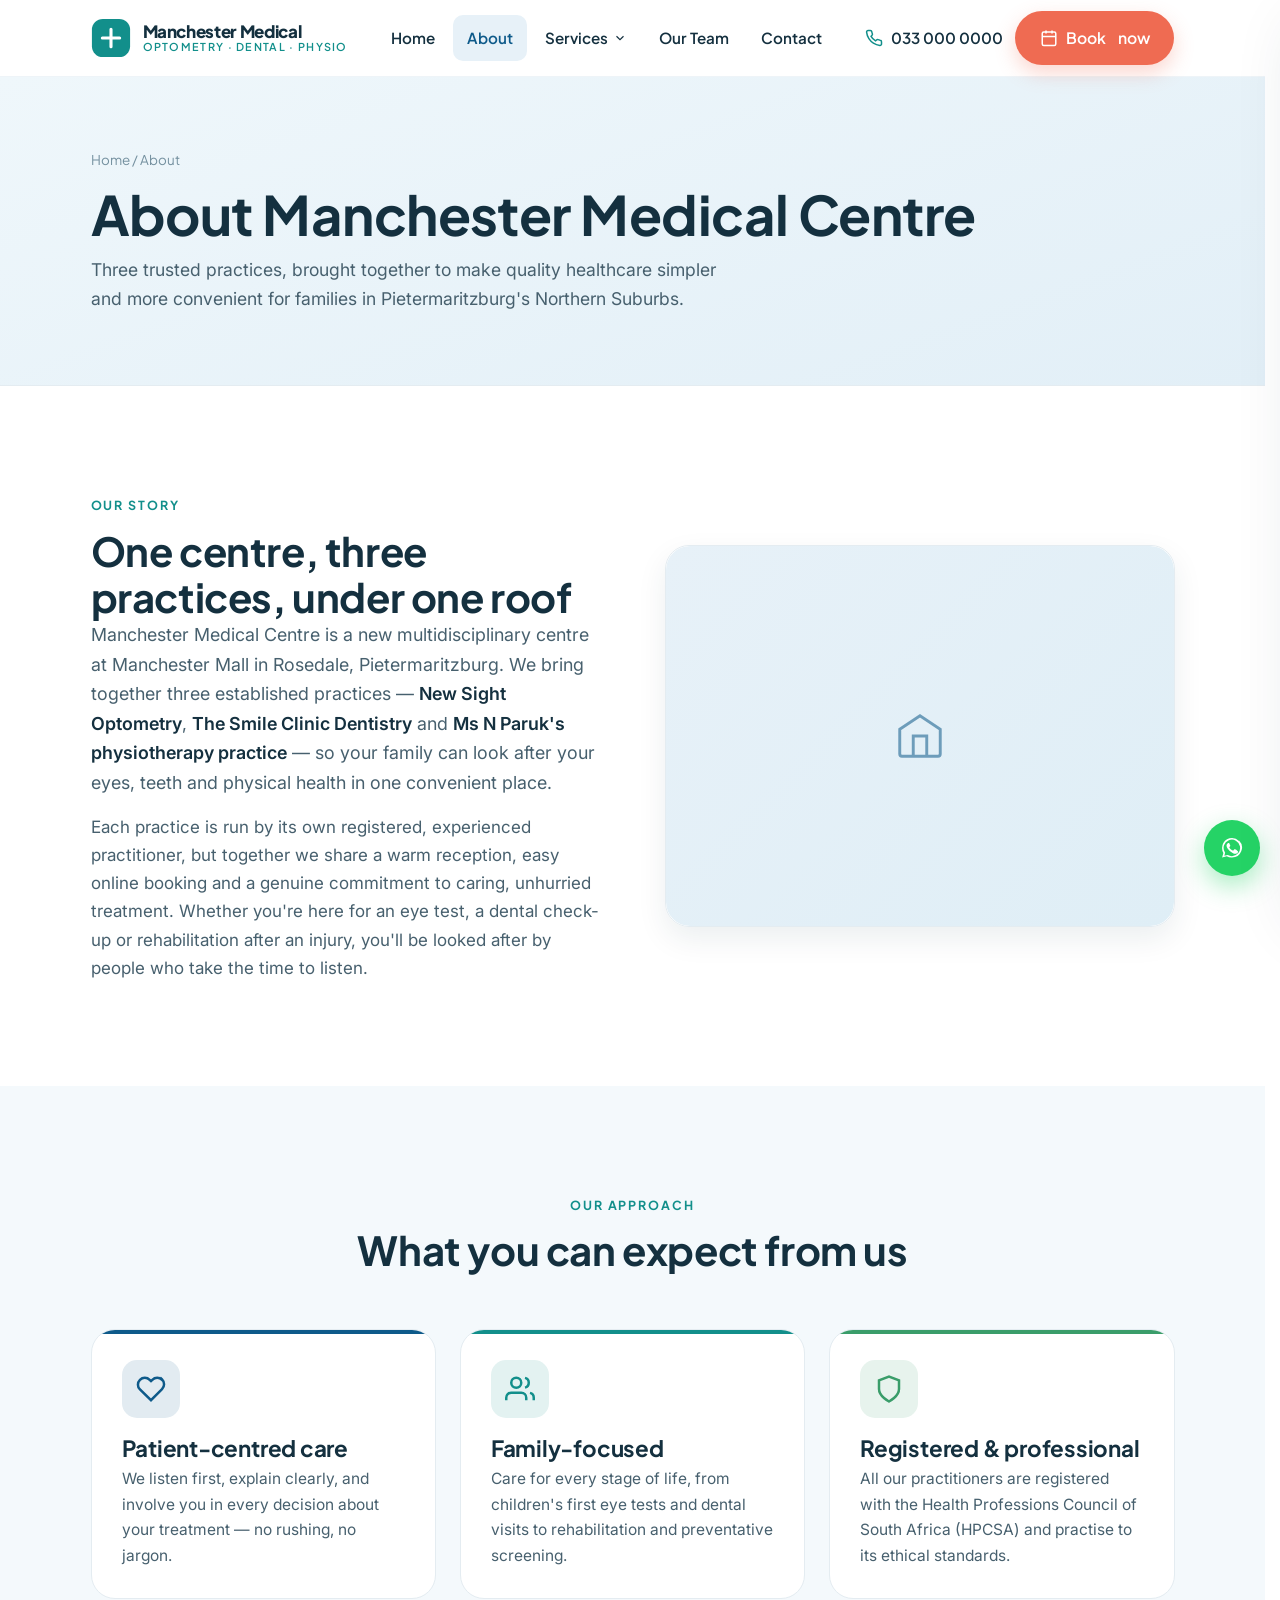
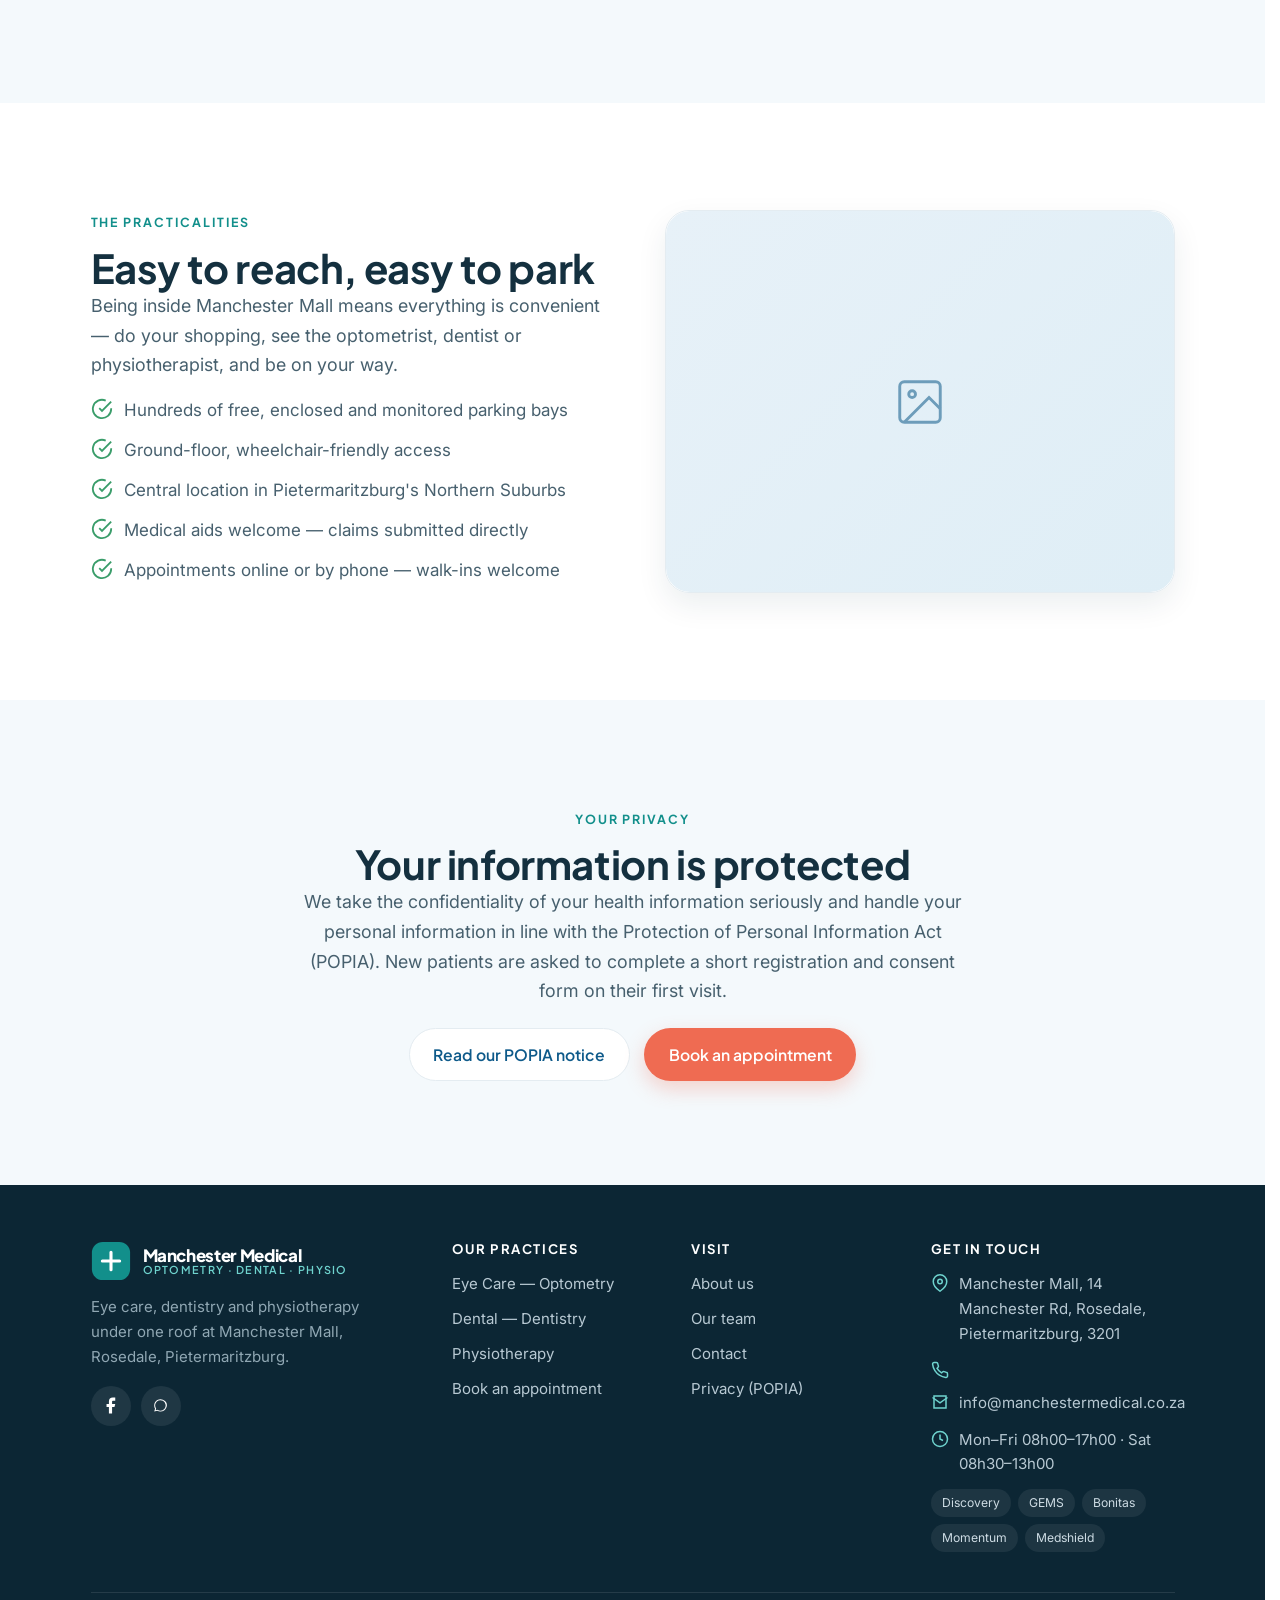
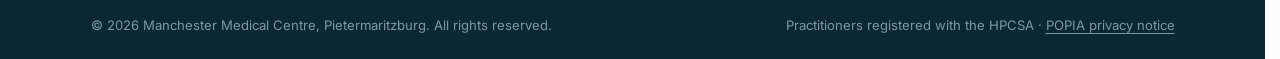
==== commit b657c616: "Demo polish: remove owner notes, fix mobile menu and practitioner card - Strip visible owner/placeho" ====
--- a/about.html
+++ b/about.html
@@ -177,7 +177,7 @@
           <li><svg viewBox="0 0 24 24" fill="none" stroke="currentColor" stroke-width="2"><circle cx="12" cy="12" r="10"/><polyline points="12 6 12 12 16 14"/></svg><span>Mon–Fri 08h00–17h00 · Sat 08h30–13h00</span></li>
         </ul><div class="footer-aids"><span>Discovery</span><span>GEMS</span><span>Bonitas</span><span>Momentum</span><span>Medshield</span></div></div>
       </div>
-      <div class="footer-bottom"><span>© <span data-year></span> Manchester Medical Centre, Pietermaritzburg. All rights reserved.</span><span>Practice no. <!-- REPLACE -->0000000 · Practitioners registered with the HPCSA · <a href="privacy.html">POPIA privacy notice</a></span></div>
+      <div class="footer-bottom"><span>© <span data-year></span> Manchester Medical Centre, Pietermaritzburg. All rights reserved.</span><span>Practitioners registered with the HPCSA · <a href="privacy.html">POPIA privacy notice</a></span></div>
     </div>
   </footer>
 
--- a/assets/css/styles.css
+++ b/assets/css/styles.css
@@ -52,7 +52,13 @@
 
 /* ---------- Reset / base ---------- */
 * { margin: 0; padding: 0; box-sizing: border-box; }
-html { scroll-behavior: smooth; -webkit-text-size-adjust: 100%; scroll-padding-top: calc(var(--nav-h) + 12px); }
+html {
+  scroll-behavior: smooth;
+  -webkit-text-size-adjust: 100%;
+  scroll-padding-top: calc(var(--nav-h) + 12px);
+  overflow-x: hidden;          /* clip any stray horizontal overflow (e.g. off-canvas menu) */
+  scrollbar-gutter: stable;    /* reserve scrollbar space so content doesn't shift page-to-page */
+}
 
 body {
   font-family: var(--font-body);
@@ -63,6 +69,7 @@
   -webkit-font-smoothing: antialiased;
   text-rendering: optimizeLegibility;
   overflow-x: hidden;
+  max-width: 100%;
 }
 
 img, svg { max-width: 100%; display: block; }
@@ -204,6 +211,7 @@
 .mobile-menu .mm-top { display: flex; justify-content: space-between; align-items: center; margin-bottom: 14px; }
 .mobile-menu a { font-family: var(--font-head); font-weight: 600; color: var(--ink); padding: 13px 12px; border-radius: var(--r-sm); font-size: 1.05rem; }
 .mobile-menu a:hover { background: var(--bg-soft); }
+.mobile-menu .mm-sub { display: flex; flex-direction: column; }
 .mobile-menu .mm-sub a { font-size: .98rem; padding-left: 26px; color: var(--body); }
 .mobile-menu .mm-label { font-size: .72rem; text-transform: uppercase; letter-spacing: .14em; color: var(--muted); padding: 14px 12px 4px; font-weight: 700; }
 .mobile-menu .btn { margin-top: 10px; }
@@ -258,9 +266,7 @@
   overflow: hidden;
 }
 .photo-slot::after {
-  content: attr(data-label); position: absolute; bottom: 10px; left: 0; right: 0;
-  text-align: center; font-family: var(--font-head); font-size: .74rem; font-weight: 600;
-  color: rgba(14,90,138,.6); letter-spacing: .04em;
+  content: none;  /* caption hidden for the demo; data-label stays in HTML for later */
 }
 .photo-slot svg { width: 54px; height: 54px; opacity: .55; }
 .ratio-43 { aspect-ratio: 4/3; }
@@ -483,6 +489,14 @@
   .emergency { flex-direction: column; }
   .nav-actions .btn span.hide-sm { display: none; }
 }
+@media (max-width: 460px) {
+  /* On small phones, drop the header Book button so the wordmark + menu button
+     never crowd or clip. Booking stays one tap away in the sticky bottom bar
+     and inside the slide-out menu. */
+  .nav-actions .btn-book { display: none; }
+  .brand .logo-mark { width: 36px; height: 36px; }
+  .brand-name { font-size: 1rem; }
+}
 
 /* ---------- Reduced motion ---------- */
 @media (prefers-reduced-motion: reduce) {
